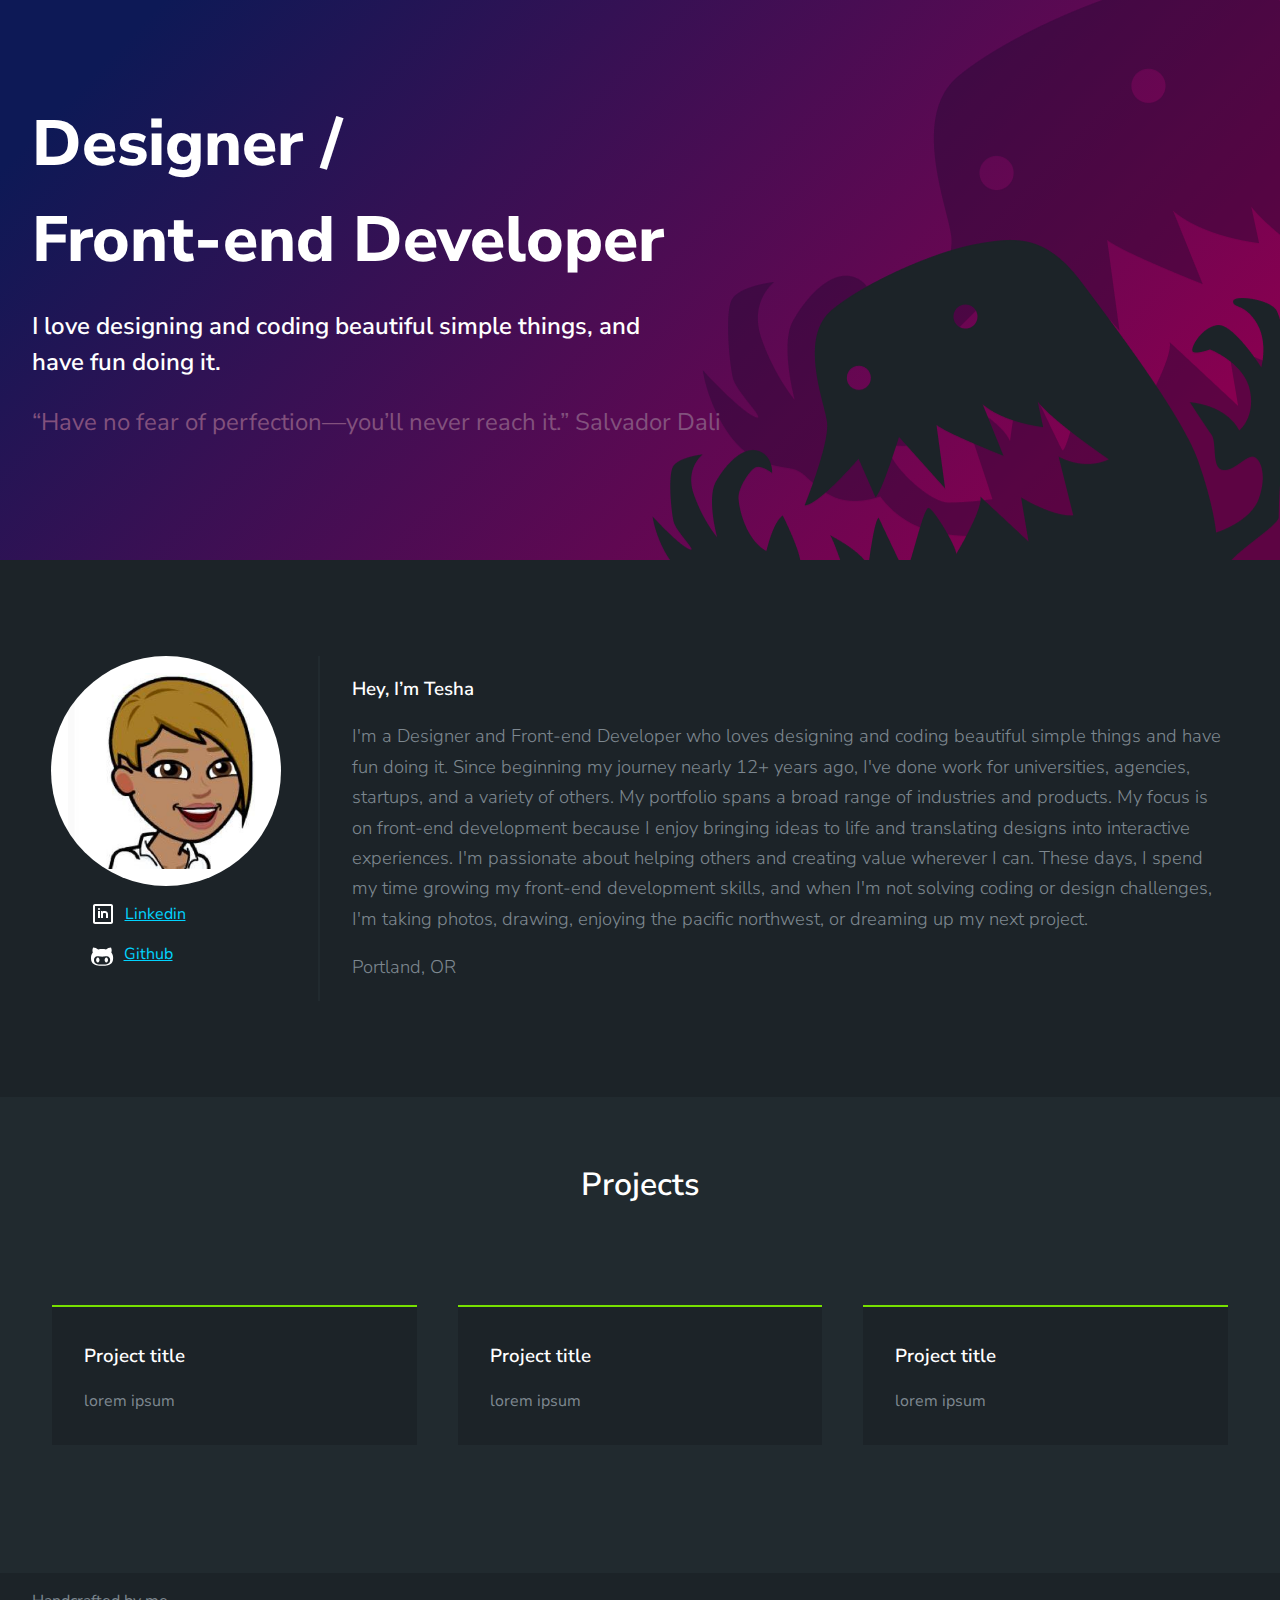
==== index.html @ b5685988 "Uploading portfolio contents" ====
<!DOCTYPE html>
<html lang="en">
<head>
  <meta charset="utf-8">
  <meta name="viewport" content="width=device-width">
  <title>Tesha | Designer and Frontend Developer | Portfolio</title>
  <link href="styles/normalize.css" rel="stylesheet" type="text/css" />
  <link href="styles/style.css" rel="stylesheet" type="text/css" />
  <link rel="preconnect" href="https://fonts.gstatic.com">
  <link href="https://fonts.googleapis.com/css2?family=Nunito+Sans:wght@300;600;800&display=swap" rel="stylesheet">
</head>

<body>
  <section class="main">
    <div class="main-content container pd">
      <h1 class="main-title">Designer / <br>Front-end Developer</h1>
      <h2 class="sub-title">I love designing and coding beautiful simple things, and have fun doing it.</h2>
      <blockquote>“Have no fear of perfection—you’ll never reach it.” Salvador Dali</blockquote>
    </div>
    <div class="main-img">
    </div>
  </section>
    <!-- Section about -->
  <section class="bio">
    <div class="container pd fl">
      <div class="contact-wrap">
        <div class="bio-img">
        </div>
        <div class="bio-contact">
          <ul class="contact-links">
            <li><img src="assets/linkedin-icon.svg" alt="linkedin icon" class="contact-icon"><a href="https://www.linkedin.com/in/tesharichardson/" target="_blank">Linkedin</a></li>
            <li><img src="assets/github-icon.svg" alt="github icon" class="contact-icon"><a href="https://github.com/Tesha-R" target="_blank">Github</a></li>
          </ul>
        </div>
      </div>
      <div class="about-wrap">
        <h3>Hey, I’m Tesha</h3>
        <p>I'm a Designer and Front-end Developer who loves designing and coding beautiful simple things and have fun doing it. Since beginning my journey nearly 12+ years ago, I've done work for universities, agencies, startups, and a variety of others. My portfolio spans a broad range of industries and products. My focus is on front-end development because I enjoy bringing ideas to life and translating designs into interactive experiences. I'm passionate about helping others and creating value wherever I can. These days, I spend my time growing my front-end development skills, and when I'm not solving coding or design challenges, I'm taking photos, drawing, enjoying the pacific northwest, or dreaming up my next project.</p>
        <p>Portland, OR</p>
      </div>
    </div>
  </section>
    <!-- Section - projects -->
  <section class="projects">
    <h3 class="section-title">Projects</h3>
    <div class="container pd fl">
      <div class="project">
        <h3 class="project-title">Project title</h3>
        <p class="project-desc">lorem ipsum</p>
      </div>
      <div class="project">
        <h3 class="project-title">Project title</h3>
        <p class="project-desc">lorem ipsum</p>
      </div>
      <div class="project">
        <h3 class="project-title">Project title</h3>
        <p class="project-desc">lorem ipsum</p>
      </div>
    </div>
  </section>
  <!-- Section - footer -->
  <footer>
    <div class="container"><p>Handcrafted by me</p></div>
  </footer>
</body>

</html>
---- styles/style.css ----
html {
  font-size: 16px;
}

body {
  font-family: "Nunito Sans", sans-serif;
  font-size: 1rem;
  font-weight: 400;
  line-height: 1.5;
  color: #7e8890;
  background-color: #1c2328;
}
div {
  box-sizing: border-box;
}

h1,
h2,
h3 {
  color: #fff;
  font-weight: 600;
}
.container {
  max-width: 1280px;
  margin: 0 auto;
}

.container.pd {
  padding: 6em 2em;
}

.fl {
  display: flex;
  justify-content: space-around;
}
.section-title {
  text-align: center;
  font-size: 2em;
  margin: 0;
  padding: 2em 1em 0;
}

/* Section - main */

.main {
  background: linear-gradient(
    134deg,
    rgba(13, 25, 86, 1) 9%,
    rgba(135, 0, 80, 1) 88%
  );
  position: relative;
}

.main blockquote {
  margin-left: 0;
  color: #82517d;
  font-size: 1.5rem;
}

.main-title {
  font-size: 4rem;
  margin: 0 0 0.25em;
  font-weight: 800;
}

.sub-title {
  font-weight: 600;
  width: 50%;
}

.main-content {
  position: relative;
  z-index: 10;
}

.main-img {
  width: 100%;
  overflow: hidden;
  position: absolute;
  right: 0;
  bottom: 0;
  top: 0;
  background-image: url("../assets/monster.png");
  background-repeat: no-repeat;
  background-position: right top;
}

/* Section - About me  */

.contact-links ul {
  margin: 0;
  padding: 0;
}

.contact-links li {
  list-style: none;
  margin: 1em 0;
}

.contact-links a {
  color: #01d3fe;
}
.contact-icon {
  display: inline-block;
  vertical-align: bottom;
  margin-right: 10px;
}

.about-wrap {
  width: 75%;
  padding-left: 2em;
  border-left: 2px solid #212a2f;
}

.about-wrap p {
  font-weight: 300;
  font-size: 1.15em;
  line-height: 1.65em;
}

.bio-img {
  width: 230px;
  height: 230px;
  border-radius: 100%;
  background-image: url("../assets/profile.jpeg");
  background-size: 85%;
  background-position: center;
  background-repeat: no-repeat;
  background-color: #fff;
}

/* Section - projects  */

.projects {
  background: #212a2f;
}

.project {
  width: 30%;
  padding: 1em 2em;
  margin-bottom: 2em;

  background-color: #1c2328;
  border-top: 2px solid #77e000;
}

/* Section - footer  */
footer p {
  margin-left: 2em;
}

/* Media queries  */

@media only screen and (max-width: 768px) {
  .fl {
    flex-direction: column;
  }
  .project {
    width: 100%;
  }
  .about-wrap,
  .sub-title {
    width: 100%;
    border-left: none;
  }
}

@media only screen and (max-width: 400px) {
  .main-img {
    background-size: 100%;
    background-position: 0 190%;
  }
}
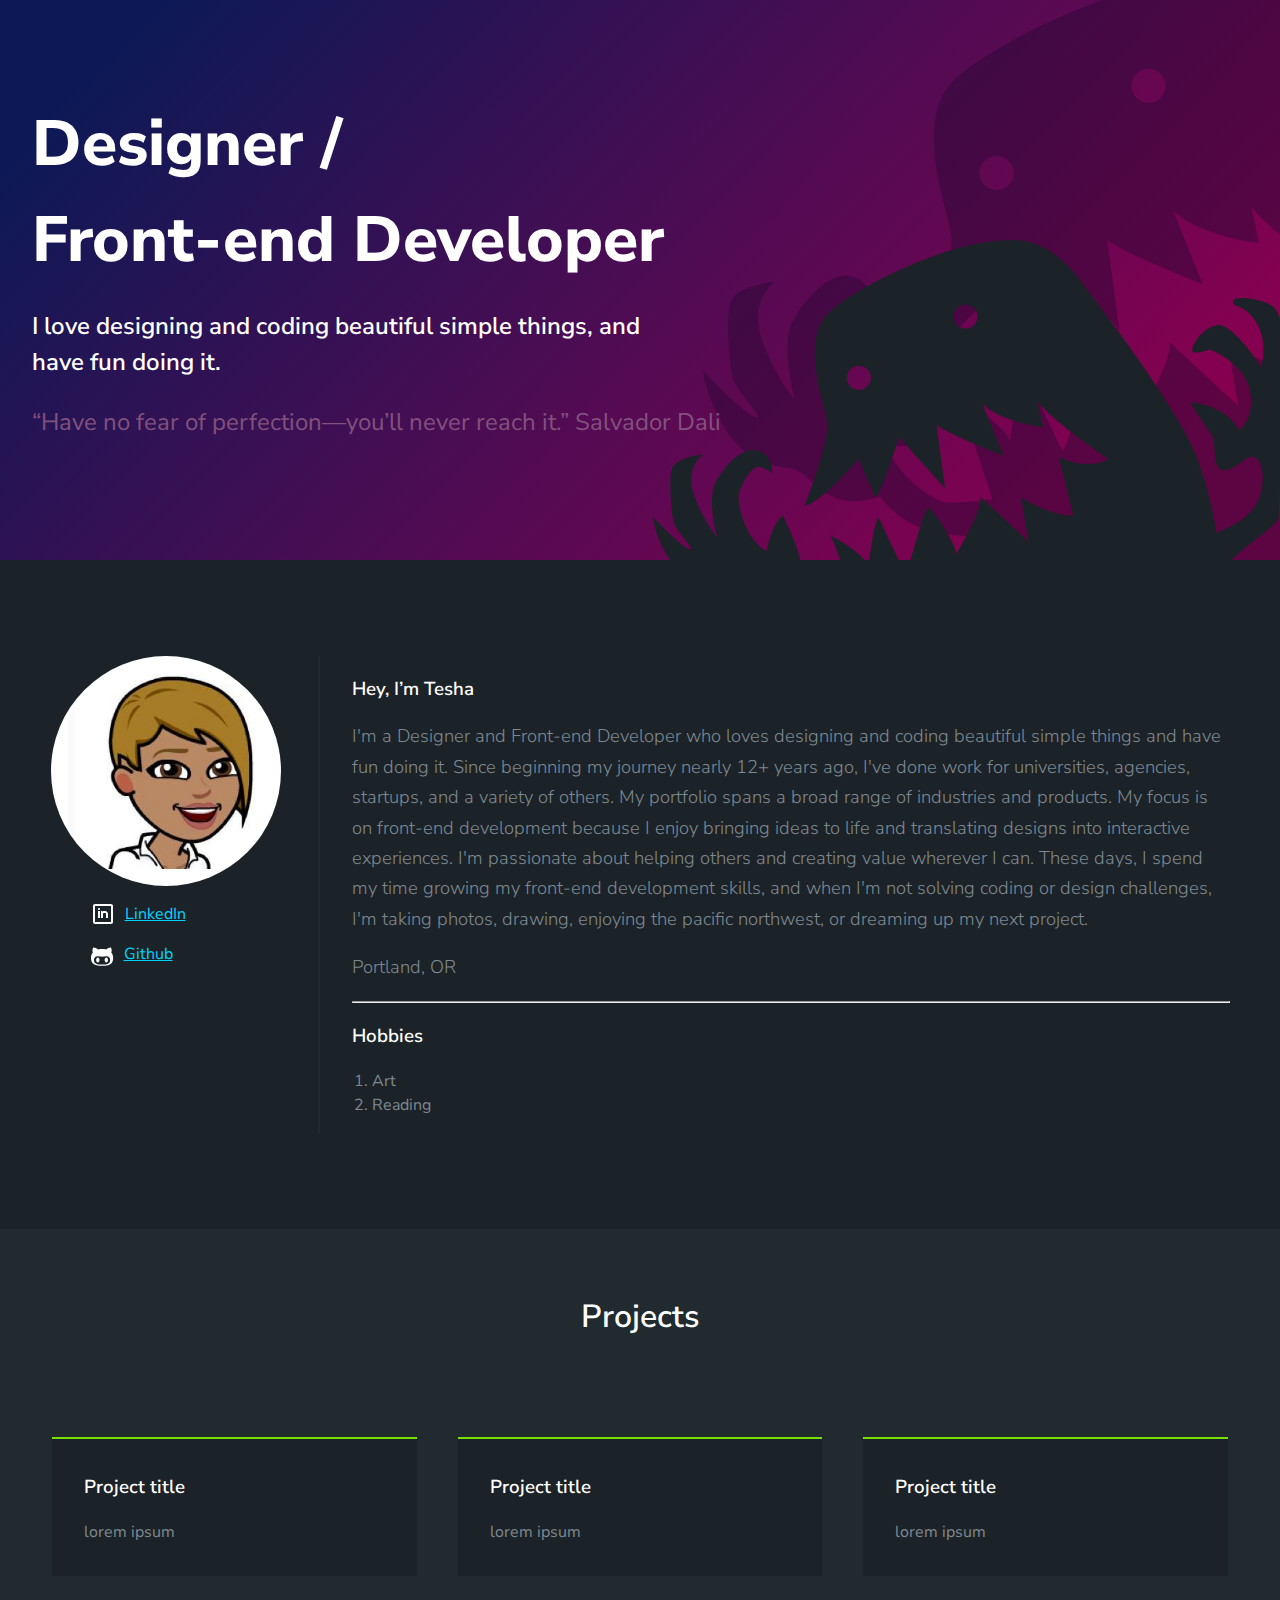
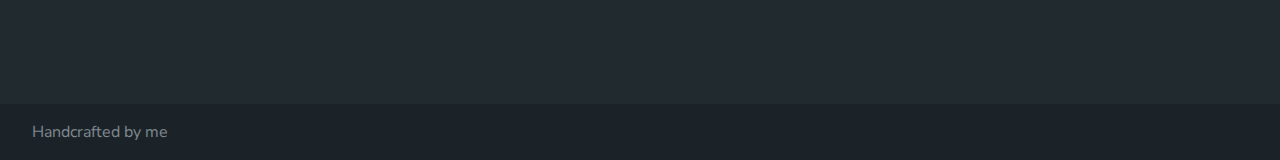
==== commit 2505e80d: "Added temporary hr and ol to fulfill req" ====
--- a/index.html
+++ b/index.html
@@ -28,7 +28,7 @@
         </div>
         <div class="bio-contact">
           <ul class="contact-links">
-            <li><img src="assets/linkedin-icon.svg" alt="linkedin icon" class="contact-icon"><a href="https://www.linkedin.com/in/tesharichardson/" target="_blank">Linkedin</a></li>
+            <li><img src="assets/linkedin-icon.svg" alt="linkedin icon" class="contact-icon"><a href="https://www.linkedin.com/in/tesharichardson/" target="_blank">LinkedIn</a></li>
             <li><img src="assets/github-icon.svg" alt="github icon" class="contact-icon"><a href="https://github.com/Tesha-R" target="_blank">Github</a></li>
           </ul>
         </div>
@@ -37,6 +37,12 @@
         <h3>Hey, I’m Tesha</h3>
         <p>I'm a Designer and Front-end Developer who loves designing and coding beautiful simple things and have fun doing it. Since beginning my journey nearly 12+ years ago, I've done work for universities, agencies, startups, and a variety of others. My portfolio spans a broad range of industries and products. My focus is on front-end development because I enjoy bringing ideas to life and translating designs into interactive experiences. I'm passionate about helping others and creating value wherever I can. These days, I spend my time growing my front-end development skills, and when I'm not solving coding or design challenges, I'm taking photos, drawing, enjoying the pacific northwest, or dreaming up my next project.</p>
         <p>Portland, OR</p>
+        <hr>
+        <h3>Hobbies</h3>
+        <ol class="temp-list">
+          <li>Art</li>
+          <li>Reading</li>
+        </ol>
       </div>
     </div>
   </section>
--- a/styles/style.css
+++ b/styles/style.css
@@ -171,3 +171,10 @@
     background-position: 0 190%;
   }
 }
+
+
+/* delete later */
+
+.temp-list {
+  padding-left: 20px;
+}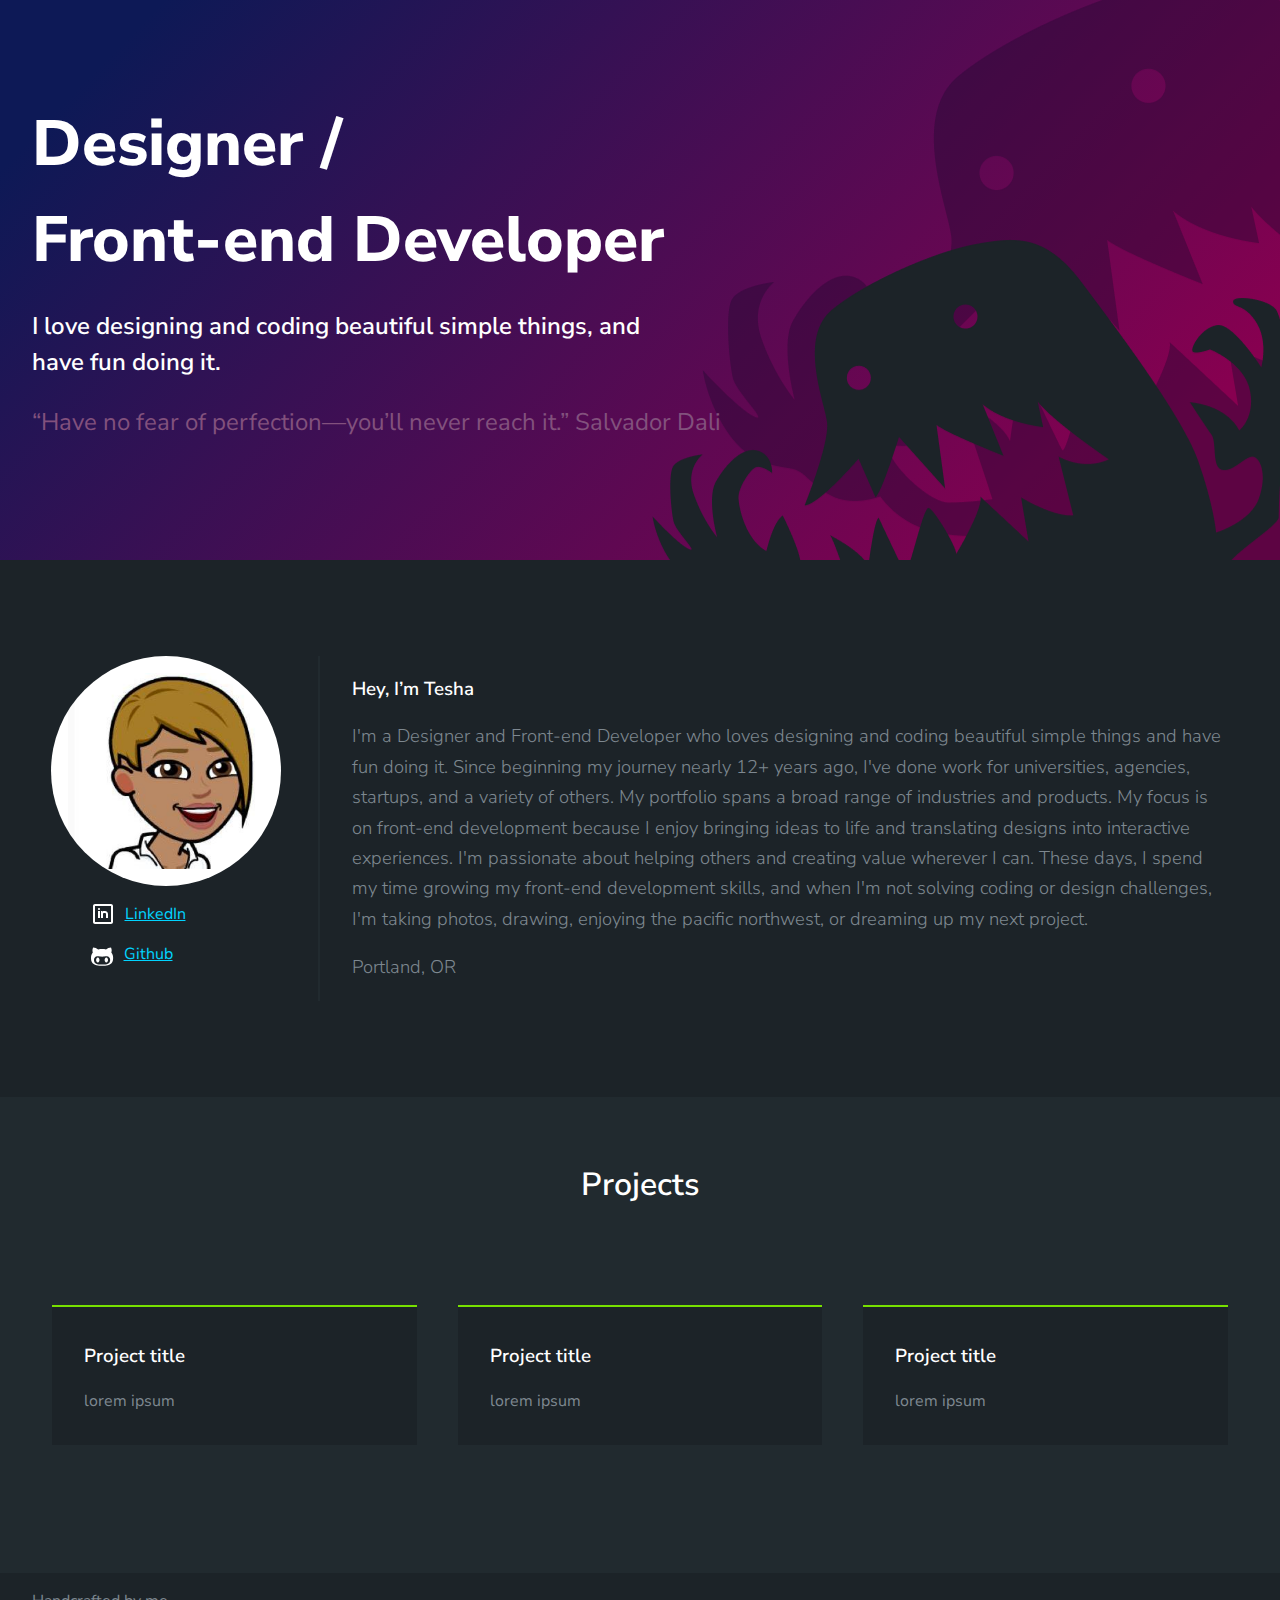
==== commit 270fc1b2: "Added HTML forms practice page and remove mandatory section from website" ====
--- a/index.html
+++ b/index.html
@@ -37,12 +37,6 @@
         <h3>Hey, I’m Tesha</h3>
         <p>I'm a Designer and Front-end Developer who loves designing and coding beautiful simple things and have fun doing it. Since beginning my journey nearly 12+ years ago, I've done work for universities, agencies, startups, and a variety of others. My portfolio spans a broad range of industries and products. My focus is on front-end development because I enjoy bringing ideas to life and translating designs into interactive experiences. I'm passionate about helping others and creating value wherever I can. These days, I spend my time growing my front-end development skills, and when I'm not solving coding or design challenges, I'm taking photos, drawing, enjoying the pacific northwest, or dreaming up my next project.</p>
         <p>Portland, OR</p>
-        <hr>
-        <h3>Hobbies</h3>
-        <ol class="temp-list">
-          <li>Art</li>
-          <li>Reading</li>
-        </ol>
       </div>
     </div>
   </section>
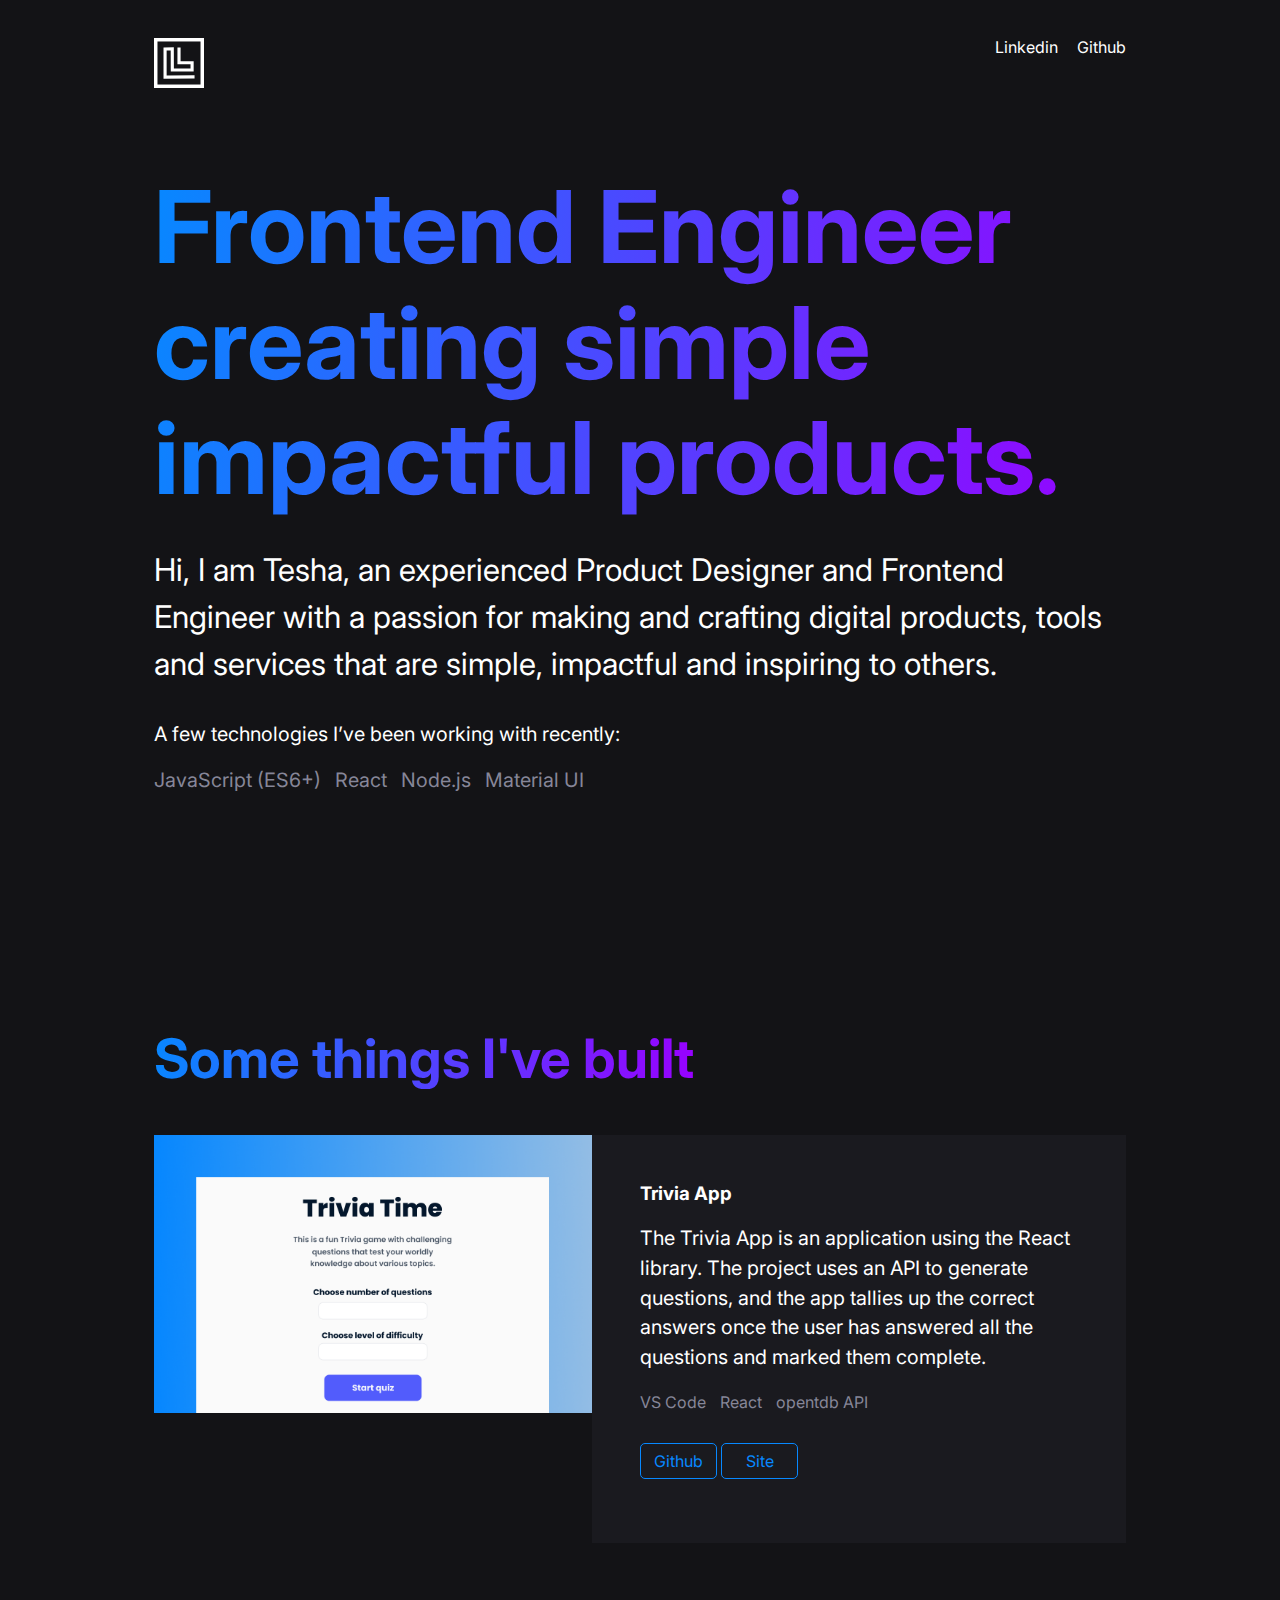
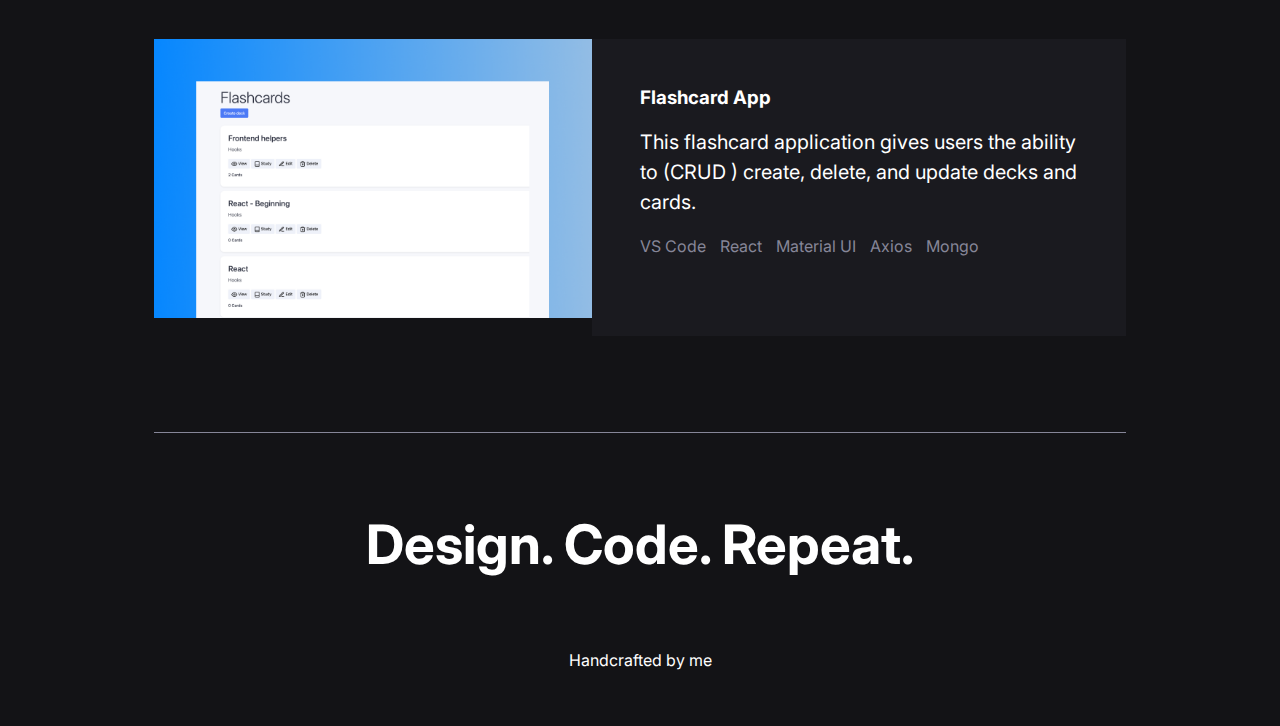
==== commit edb0beeb: "Update visual design and add project to portfolio" ====
--- a/index.html
+++ b/index.html
@@ -1,67 +1,104 @@
 <!DOCTYPE html>
 <html lang="en">
+
 <head>
-  <meta charset="utf-8">
-  <meta name="viewport" content="width=device-width">
-  <title>Tesha | Designer and Frontend Developer | Portfolio</title>
-  <link href="styles/normalize.css" rel="stylesheet" type="text/css" />
-  <link href="styles/style.css" rel="stylesheet" type="text/css" />
-  <link rel="preconnect" href="https://fonts.gstatic.com">
-  <link href="https://fonts.googleapis.com/css2?family=Nunito+Sans:wght@300;600;800&display=swap" rel="stylesheet">
+  <meta charset="UTF-8" />
+  <meta name="viewport" content="width=device-width, initial-scale=1.0" />
+  <meta http-equiv="X-UA-Compatible" content="ie=edge" />
+  <title>Tesha Richardson | Designer and Frontend Engineer</title>
+  <link rel="preconnect" href="https://fonts.googleapis.com" />
+  <link rel="preconnect" href="https://fonts.gstatic.com" crossorigin />
+  <link rel="preconnect" href="https://fonts.googleapis.com" />
+  <link rel="preconnect" href="https://fonts.gstatic.com" crossorigin />
+  <link href="https://fonts.googleapis.com/css2?family=Inter:wght@300;700&display=swap" rel="stylesheet" />
+  <link rel="stylesheet" href="styles/normalize.css" />
+  <link rel="stylesheet" href="styles/index.css" />
 </head>
 
 <body>
-  <section class="main">
-    <div class="main-content container pd">
-      <h1 class="main-title">Designer / <br>Front-end Developer</h1>
-      <h2 class="sub-title">I love designing and coding beautiful simple things, and have fun doing it.</h2>
-      <blockquote>“Have no fear of perfection—you’ll never reach it.” Salvador Dali</blockquote>
-    </div>
-    <div class="main-img">
-    </div>
-  </section>
-    <!-- Section about -->
-  <section class="bio">
-    <div class="container pd fl">
-      <div class="contact-wrap">
-        <div class="bio-img">
+  <div class="main-el">
+    <header class="header-el">
+      <div><img src="assets/logo.svg" alt="logo" class="logo" /></div>
+      <div>
+        <a href="https://www.linkedin.com/in/tesharichardson/" target="_blank" class="link">Linkedin</a>
+        <a href="https://github.com/Tesha-R" target="_blank" class="link">Github</a>
+      </div>
+    </header>
+    <section class="hero-el">
+      <div>
+        <h1 class="title-xl title-clr">
+          Frontend Engineer creating simple impactful products.
+        </h1>
+        <p class="para-lg">
+          Hi, I am Tesha, an experienced Product Designer and Frontend
+          Engineer with a passion for making and crafting digital products,
+          tools and services that are simple, impactful and inspiring to
+          others.
+        </p>
+        <p class="para-sm">
+          A few technologies I’ve been working with recently:
+        </p>
+        <ul class="tech-el">
+          <li class="tech-item">JavaScript (ES6+)</li>
+          <li class="tech-item">React</li>
+          <li class="tech-item">Node.js</li>
+          <li class="tech-item">Material UI</li>
+        </ul>
+      </div>
+    </section>
+
+    <section class="projects-el">
+      <h2 class="title-lg title-clr">Some things I've built</h2>
+
+      <div class="flex proj-row">
+        <div class="fl-1">
+          <img src="assets/temp.png" class="img-100" alt="quiz thumbnail" />
         </div>
-        <div class="bio-contact">
-          <ul class="contact-links">
-            <li><img src="assets/linkedin-icon.svg" alt="linkedin icon" class="contact-icon"><a href="https://www.linkedin.com/in/tesharichardson/" target="_blank">LinkedIn</a></li>
-            <li><img src="assets/github-icon.svg" alt="github icon" class="contact-icon"><a href="https://github.com/Tesha-R" target="_blank">Github</a></li>
+        <div class="fl-1 content-el">
+          <h3>Trivia App</h3>
+          <p class="para-sm">
+            The Trivia App is an application using the React library. The
+            project uses an API to generate questions, and the app tallies up
+            the correct answers once the user has answered all the questions
+            and marked them complete.
+          </p>
+          <ul class="tech-el">
+            <li class="tech-item">VS Code</li>
+            <li class="tech-item">React</li>
+            <li class="tech-item">opentdb API</li>
+          </ul>
+          <p>
+            <a href="https://github.com/Tesha-R/trivia-app" target="_blank" class="btn">Github</a>
+            <a href="https://trivia-app-flame.vercel.app/" target="_blank" class="btn">Site</a>
+          </p>
+        </div>
+      </div>
+      <div class="flex proj-row">
+        <div class="fl-1">
+          <img src="assets/temp2.png" class="img-100" alt="quiz thumbnail" />
+        </div>
+        <div class="fl-1 content-el">
+          <h3>Flashcard App</h3>
+          <p class="para-sm">
+            This flashcard application gives users the ability to (CRUD )
+            create, delete, and update decks and cards.
+          </p>
+          <ul class="tech-el">
+            <li class="tech-item">VS Code</li>
+            <li class="tech-item">React</li>
+            <li class="tech-item">Material UI</li>
+            <li class="tech-item">Axios</li>
+            <li class="tech-item">Mongo</li>
           </ul>
         </div>
       </div>
-      <div class="about-wrap">
-        <h3>Hey, I’m Tesha</h3>
-        <p>I'm a Designer and Front-end Developer who loves designing and coding beautiful simple things and have fun doing it. Since beginning my journey nearly 12+ years ago, I've done work for universities, agencies, startups, and a variety of others. My portfolio spans a broad range of industries and products. My focus is on front-end development because I enjoy bringing ideas to life and translating designs into interactive experiences. I'm passionate about helping others and creating value wherever I can. These days, I spend my time growing my front-end development skills, and when I'm not solving coding or design challenges, I'm taking photos, drawing, enjoying the pacific northwest, or dreaming up my next project.</p>
-        <p>Portland, OR</p>
-      </div>
-    </div>
-  </section>
-    <!-- Section - projects -->
-  <section class="projects">
-    <h3 class="section-title">Projects</h3>
-    <div class="container pd fl">
-      <div class="project">
-        <h3 class="project-title">Project title</h3>
-        <p class="project-desc">lorem ipsum</p>
-      </div>
-      <div class="project">
-        <h3 class="project-title">Project title</h3>
-        <p class="project-desc">lorem ipsum</p>
-      </div>
-      <div class="project">
-        <h3 class="project-title">Project title</h3>
-        <p class="project-desc">lorem ipsum</p>
-      </div>
-    </div>
-  </section>
-  <!-- Section - footer -->
-  <footer>
-    <div class="container"><p>Handcrafted by me</p></div>
-  </footer>
+    </section>
+    <hr />
+    <footer>
+      <h4 class="title-lg">Design. Code. Repeat.</h4>
+      <p>Handcrafted by me</p>
+    </footer>
+  </div>
 </body>
 
 </html>--- a/styles/index.css
+++ b/styles/index.css
@@ -0,0 +1,153 @@
+body {
+  background-color: #131316;
+  color: #ffffff;
+  font-family: "Inter", sans-serif;
+}
+
+p {
+  line-height: 1.5;
+}
+
+.title-xl {
+  font-size: calc((6.5 - 1) * 1.2vw + 1rem);
+}
+
+.title-lg {
+  font-size: calc((3.5 - 1) * 1.2vw + 1rem);
+}
+
+a.link {
+  color: #fff;
+  text-decoration: none;
+}
+
+a.link:hover {
+  color: rgb(7, 136, 255);
+}
+
+.para-lg {
+  font-size: calc((2 - 1) * 1.2vw + 1rem);
+}
+
+.para-sm {
+  font-size: calc((1.25 - 1) * 1.2vw + 1rem);
+}
+
+.flex {
+  display: flex;
+}
+
+.fl-1 {
+  flex: 1;
+}
+
+.logo {
+  width: 50px;
+}
+
+.img-100 {
+  max-width: 100%;
+}
+
+hr {
+  margin: 5em 0;
+  background-color: #868698;
+  height: 1px;
+  border: none;
+}
+
+.btn {
+  min-width: 75px;
+  display: inline-block;
+  text-align: center;
+  padding: 5px 0;
+  text-decoration: none;
+  color: rgba(7, 136, 255, 1);
+  border-radius: 5px;
+  border: 1px solid rgba(7, 136, 255, 1);
+  background-color: transparent;
+}
+
+a.btn:hover {
+  color: #ffffff;
+  background-color: rgba(7, 136, 255, 1);
+}
+
+.title-clr {
+  background: linear-gradient(99deg,
+      rgb(7, 136, 255) 0%,
+      rgb(153, 0, 255) 100%);
+  display: inline-block;
+  background-clip: text;
+  -webkit-background-clip: text;
+  -webkit-text-fill-color: transparent;
+}
+
+.main-el {
+  padding-top: 3vw;
+  padding-bottom: 3vw;
+  padding-left: 12vw;
+  padding-right: 12vw;
+}
+
+.header-el {
+  display: flex;
+  justify-content: space-between;
+}
+
+.header-el a {
+  margin-left: 15px;
+}
+
+.hero-el {
+  display: flex;
+  height: 90vh;
+  align-items: center;
+}
+
+.hero-el h1.title-xl {
+  margin: 0;
+}
+
+.hero-el .tech-item {
+  font-size: calc((1.25 - 1) * 1.2vw + 1rem);
+}
+
+.projects-el {
+  margin: 5rem 0;
+}
+
+.proj-row {
+  margin-bottom: 6rem;
+}
+
+.content-el {
+  padding: 3rem;
+  background-color: #1a1a1f;
+}
+
+.content-el h3 {
+  margin-top: 0;
+}
+
+.tech-el {
+  padding: 0;
+  margin: 0 0 2rem;
+}
+
+.tech-item {
+  color: #868698;
+  list-style: none;
+  display: inline-block;
+  margin-right: 10px;
+}
+
+footer {
+  text-align: center;
+}
+
+@media screen and (max-width: 1024px) {
+  .flex {
+    flex-direction: column;
+  }
+}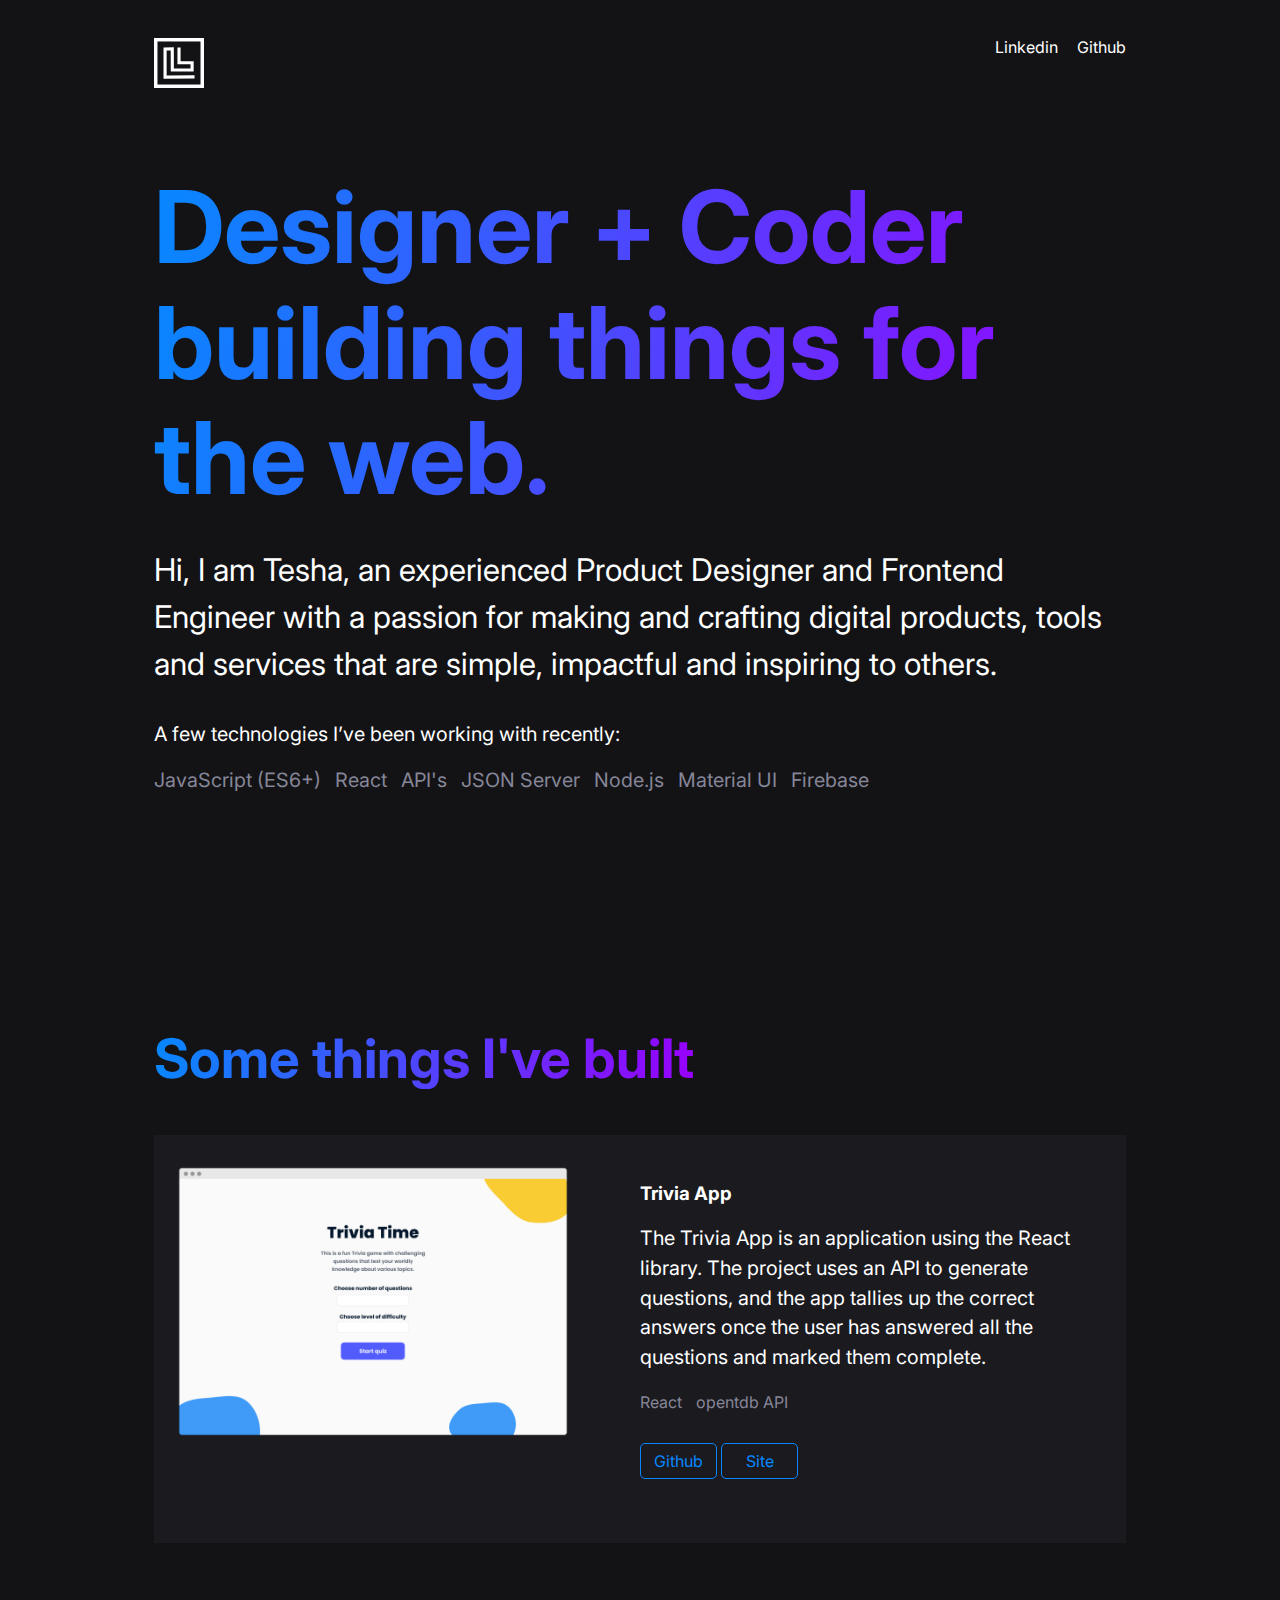
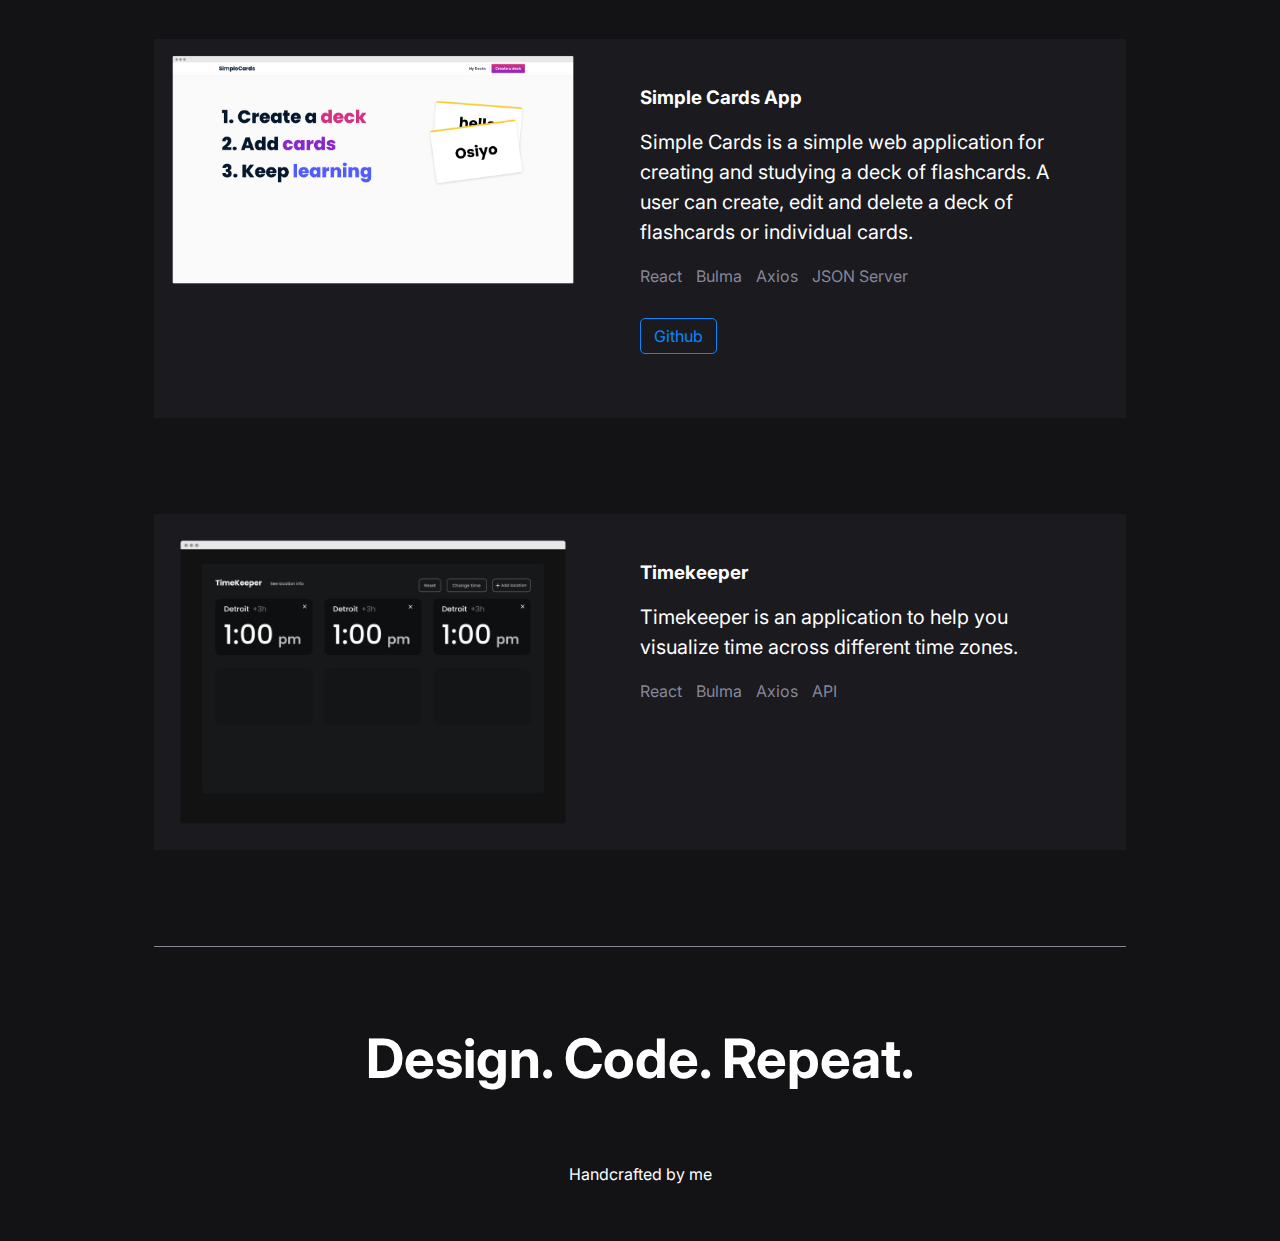
==== commit 9f6daff5: "Updated projects" ====
--- a/index.html
+++ b/index.html
@@ -27,7 +27,7 @@
     <section class="hero-el">
       <div>
         <h1 class="title-xl title-clr">
-          Frontend Engineer creating simple impactful products.
+          Designer + Coder building things for the web.
         </h1>
         <p class="para-lg">
           Hi, I am Tesha, an experienced Product Designer and Frontend
@@ -41,8 +41,11 @@
         <ul class="tech-el">
           <li class="tech-item">JavaScript (ES6+)</li>
           <li class="tech-item">React</li>
+          <li class="tech-item">API's</li>
+          <li class="tech-item">JSON Server</li>
           <li class="tech-item">Node.js</li>
           <li class="tech-item">Material UI</li>
+          <li class="tech-item">Firebase</li>
         </ul>
       </div>
     </section>
@@ -52,7 +55,7 @@
 
       <div class="flex proj-row">
         <div class="fl-1">
-          <img src="assets/temp.png" class="img-100" alt="quiz thumbnail" />
+          <img src="assets/quiz.png" class="img-100" alt="quiz thumbnail" />
         </div>
         <div class="fl-1 content-el">
           <h3>Trivia App</h3>
@@ -63,7 +66,6 @@
             and marked them complete.
           </p>
           <ul class="tech-el">
-            <li class="tech-item">VS Code</li>
             <li class="tech-item">React</li>
             <li class="tech-item">opentdb API</li>
           </ul>
@@ -75,21 +77,41 @@
       </div>
       <div class="flex proj-row">
         <div class="fl-1">
-          <img src="assets/temp2.png" class="img-100" alt="quiz thumbnail" />
+          <img src="assets/simpleCards.png" class="img-100" alt="simpleCards thumbnail" />
         </div>
         <div class="fl-1 content-el">
-          <h3>Flashcard App</h3>
+          <h3>Simple Cards App</h3>
           <p class="para-sm">
-            This flashcard application gives users the ability to (CRUD )
-            create, delete, and update decks and cards.
+            Simple Cards is a simple web application for creating and studying a deck of flashcards. A user can create,
+            edit and delete a deck of flashcards or individual cards.
           </p>
           <ul class="tech-el">
-            <li class="tech-item">VS Code</li>
             <li class="tech-item">React</li>
-            <li class="tech-item">Material UI</li>
+            <li class="tech-item">Bulma</li>
             <li class="tech-item">Axios</li>
-            <li class="tech-item">Mongo</li>
+            <li class="tech-item">JSON Server</li>
           </ul>
+          <p>
+            <a href="https://github.com/Tesha-R/simple-cards" target="_blank" class="btn">Github</a>
+          </p>
+        </div>
+      </div>
+      <div class="flex proj-row">
+        <div class="fl-1">
+          <img src="assets/timekeeper.png" class="img-100" alt="simpleCards thumbnail" />
+        </div>
+        <div class="fl-1 content-el">
+          <h3>Timekeeper</h3>
+          <p class="para-sm">
+            Timekeeper is an application to help you visualize time across different time zones.
+          </p>
+          <ul class="tech-el">
+            <li class="tech-item">React</li>
+            <li class="tech-item">Bulma</li>
+            <li class="tech-item">Axios</li>
+            <li class="tech-item">API</li>
+          </ul>
+
         </div>
       </div>
     </section>
--- a/styles/index.css
+++ b/styles/index.css
@@ -119,11 +119,11 @@
 
 .proj-row {
   margin-bottom: 6rem;
+  background-color: #1a1a1f;
 }
 
 .content-el {
   padding: 3rem;
-  background-color: #1a1a1f;
 }
 
 .content-el h3 {
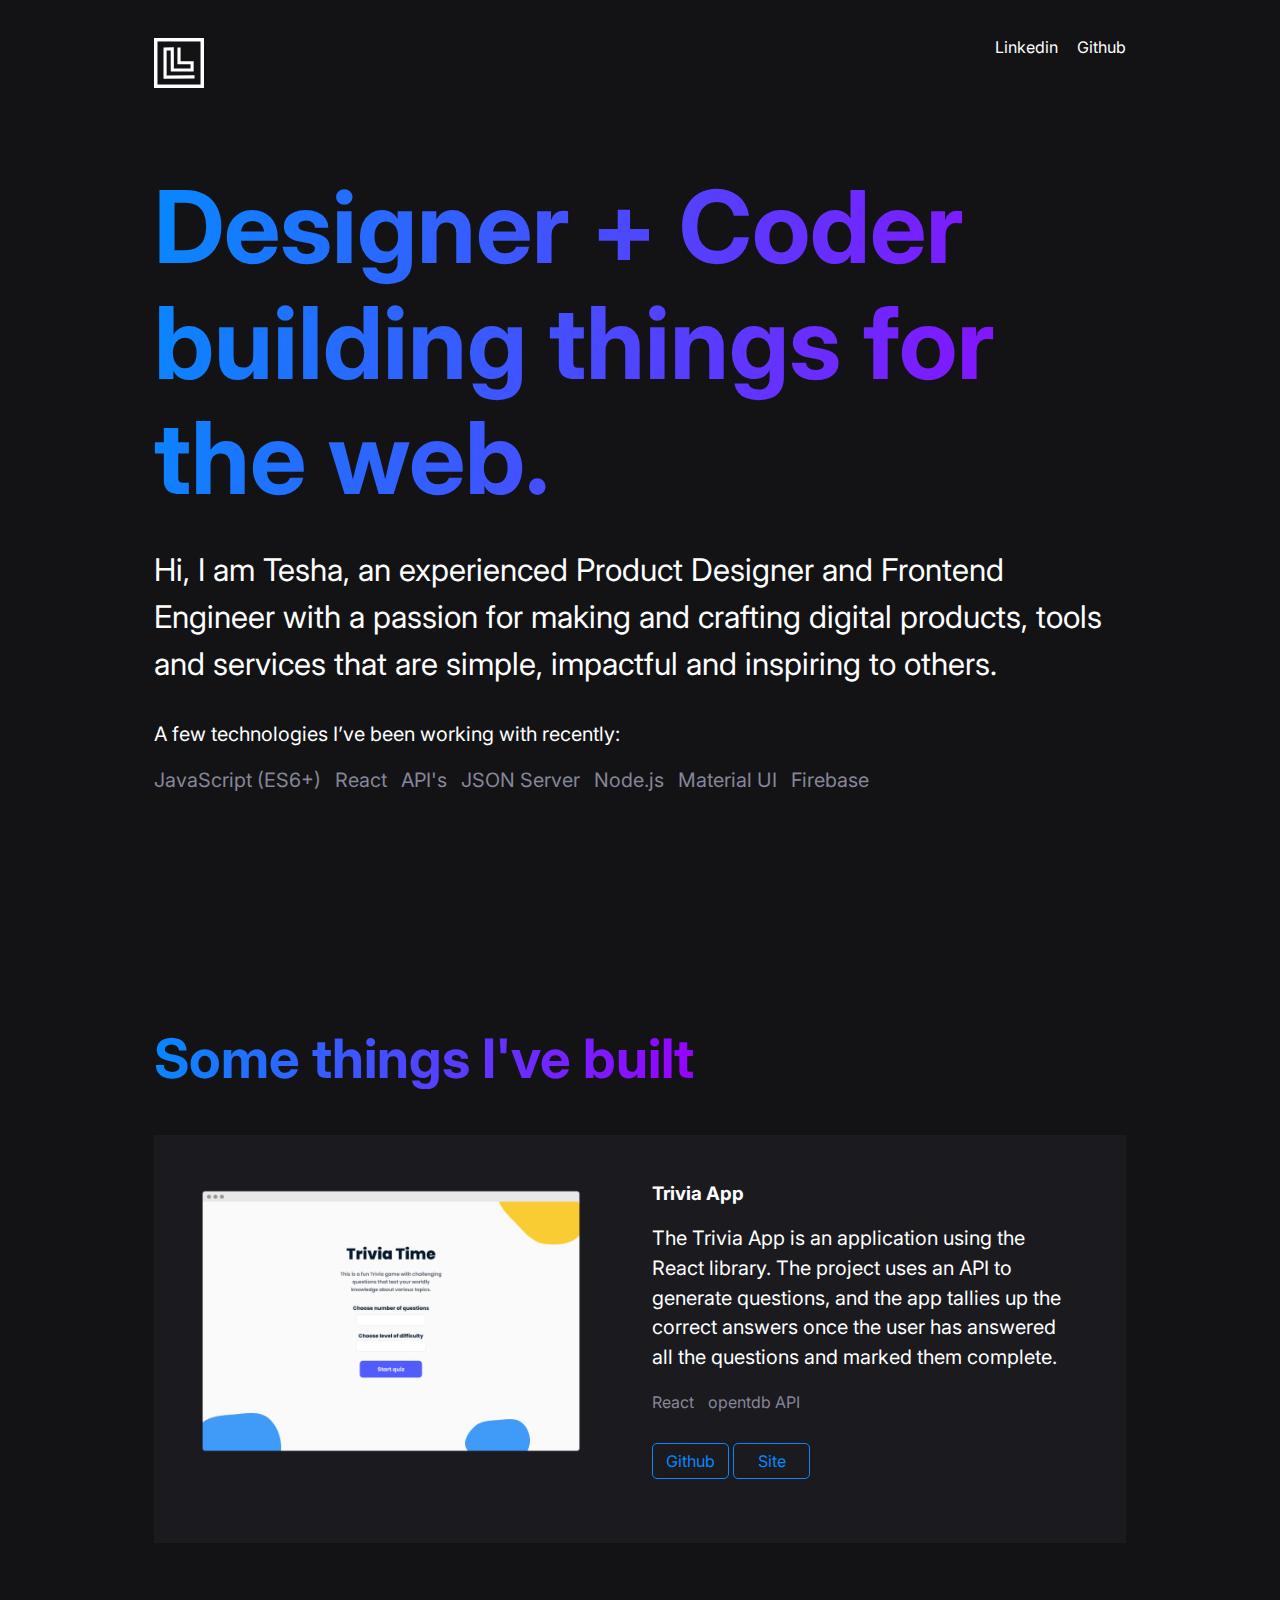
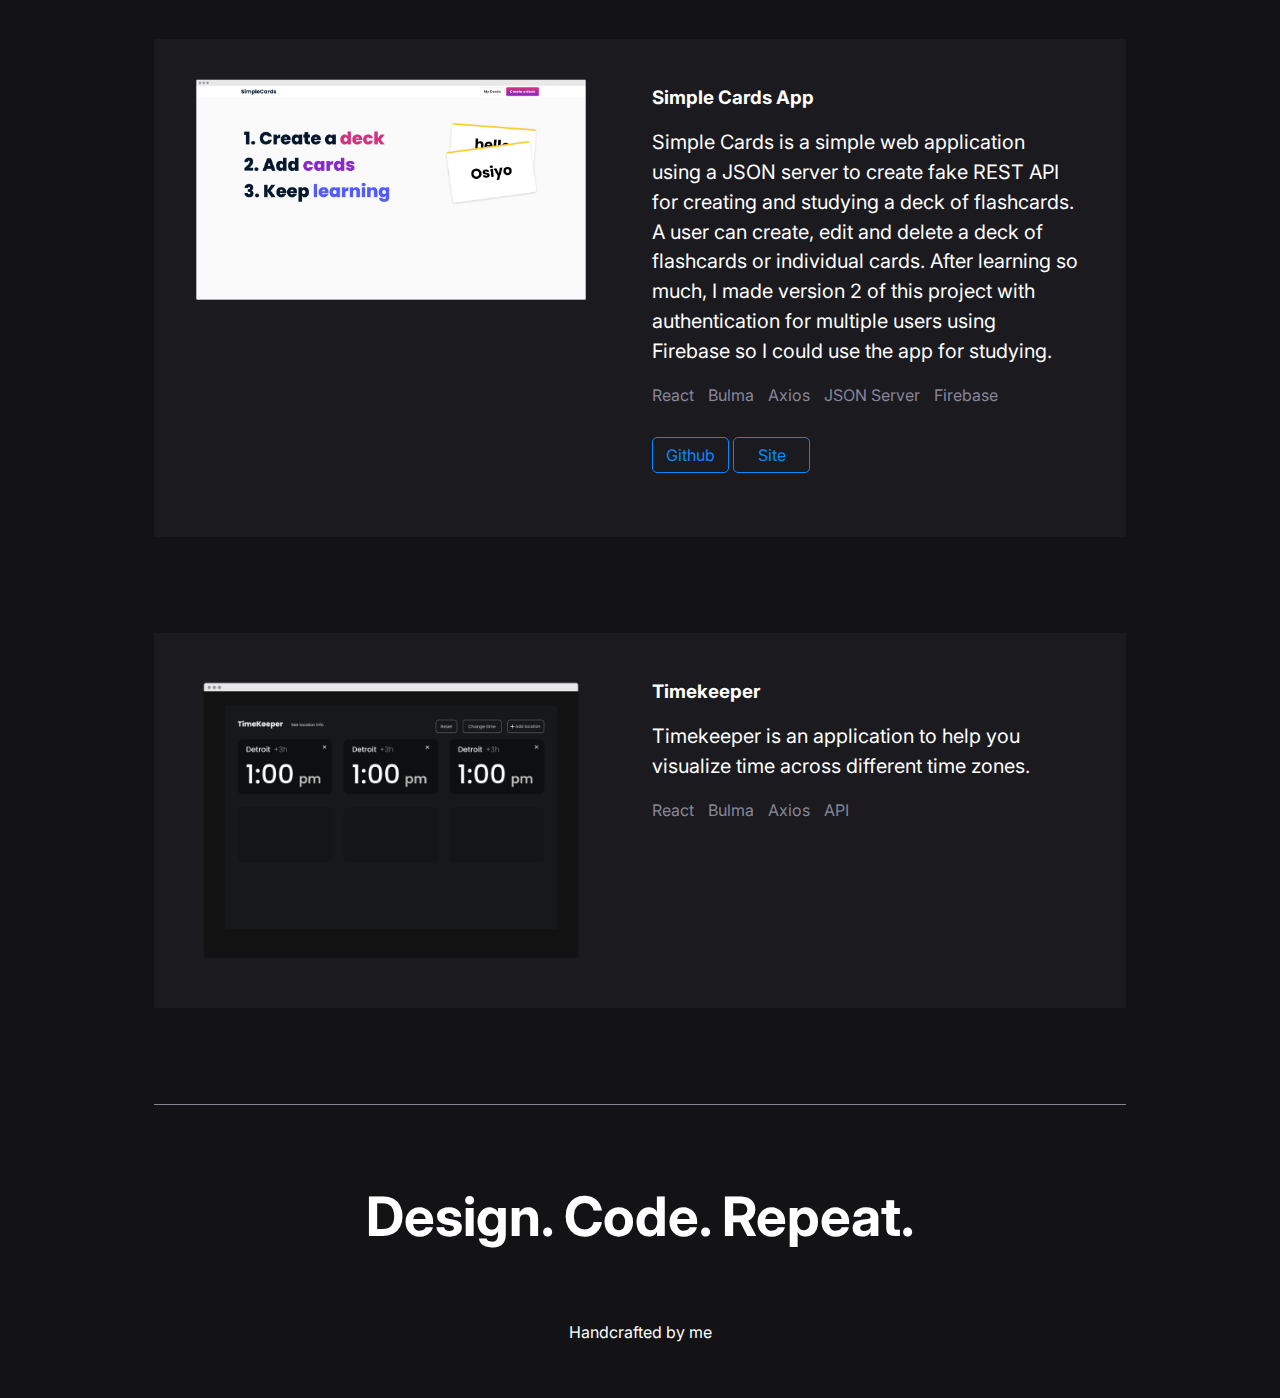
==== commit b9327a0c: "Update simplecards project and description" ====
--- a/index.html
+++ b/index.html
@@ -54,7 +54,7 @@
       <h2 class="title-lg title-clr">Some things I've built</h2>
 
       <div class="flex proj-row">
-        <div class="fl-1">
+        <div class="fl-1 content-img-el">
           <img src="assets/quiz.png" class="img-100" alt="quiz thumbnail" />
         </div>
         <div class="fl-1 content-el">
@@ -76,28 +76,32 @@
         </div>
       </div>
       <div class="flex proj-row">
-        <div class="fl-1">
+        <div class="fl-1 content-img-el">
           <img src="assets/simpleCards.png" class="img-100" alt="simpleCards thumbnail" />
         </div>
         <div class="fl-1 content-el">
           <h3>Simple Cards App</h3>
           <p class="para-sm">
-            Simple Cards is a simple web application for creating and studying a deck of flashcards. A user can create,
-            edit and delete a deck of flashcards or individual cards.
+            Simple Cards is a simple web application using a JSON server to create fake REST API for creating and
+            studying a deck of flashcards. A user can create, edit and delete a deck of flashcards or individual cards.
+            After learning so much, I made version 2 of this project with authentication for multiple users using
+            Firebase so I could use the app for studying.
           </p>
           <ul class="tech-el">
             <li class="tech-item">React</li>
             <li class="tech-item">Bulma</li>
             <li class="tech-item">Axios</li>
             <li class="tech-item">JSON Server</li>
+            <li class="tech-item">Firebase</li>
           </ul>
           <p>
             <a href="https://github.com/Tesha-R/simple-cards" target="_blank" class="btn">Github</a>
+            <a href="https://simple-cards-smoky.vercel.app/" target="_blank" class="btn">Site</a>
           </p>
         </div>
       </div>
       <div class="flex proj-row">
-        <div class="fl-1">
+        <div class="fl-1 content-img-el">
           <img src="assets/timekeeper.png" class="img-100" alt="simpleCards thumbnail" />
         </div>
         <div class="fl-1 content-el">
--- a/styles/index.css
+++ b/styles/index.css
@@ -126,6 +126,10 @@
   padding: 3rem;
 }
 
+.content-img-el {
+  padding: 1.5rem 0 1.5rem 1.5rem;
+}
+
 .content-el h3 {
   margin-top: 0;
 }
@@ -150,4 +154,9 @@
   .flex {
     flex-direction: column;
   }
+
+  .content-img-el {
+    padding: 1rem;
+  }
+
 }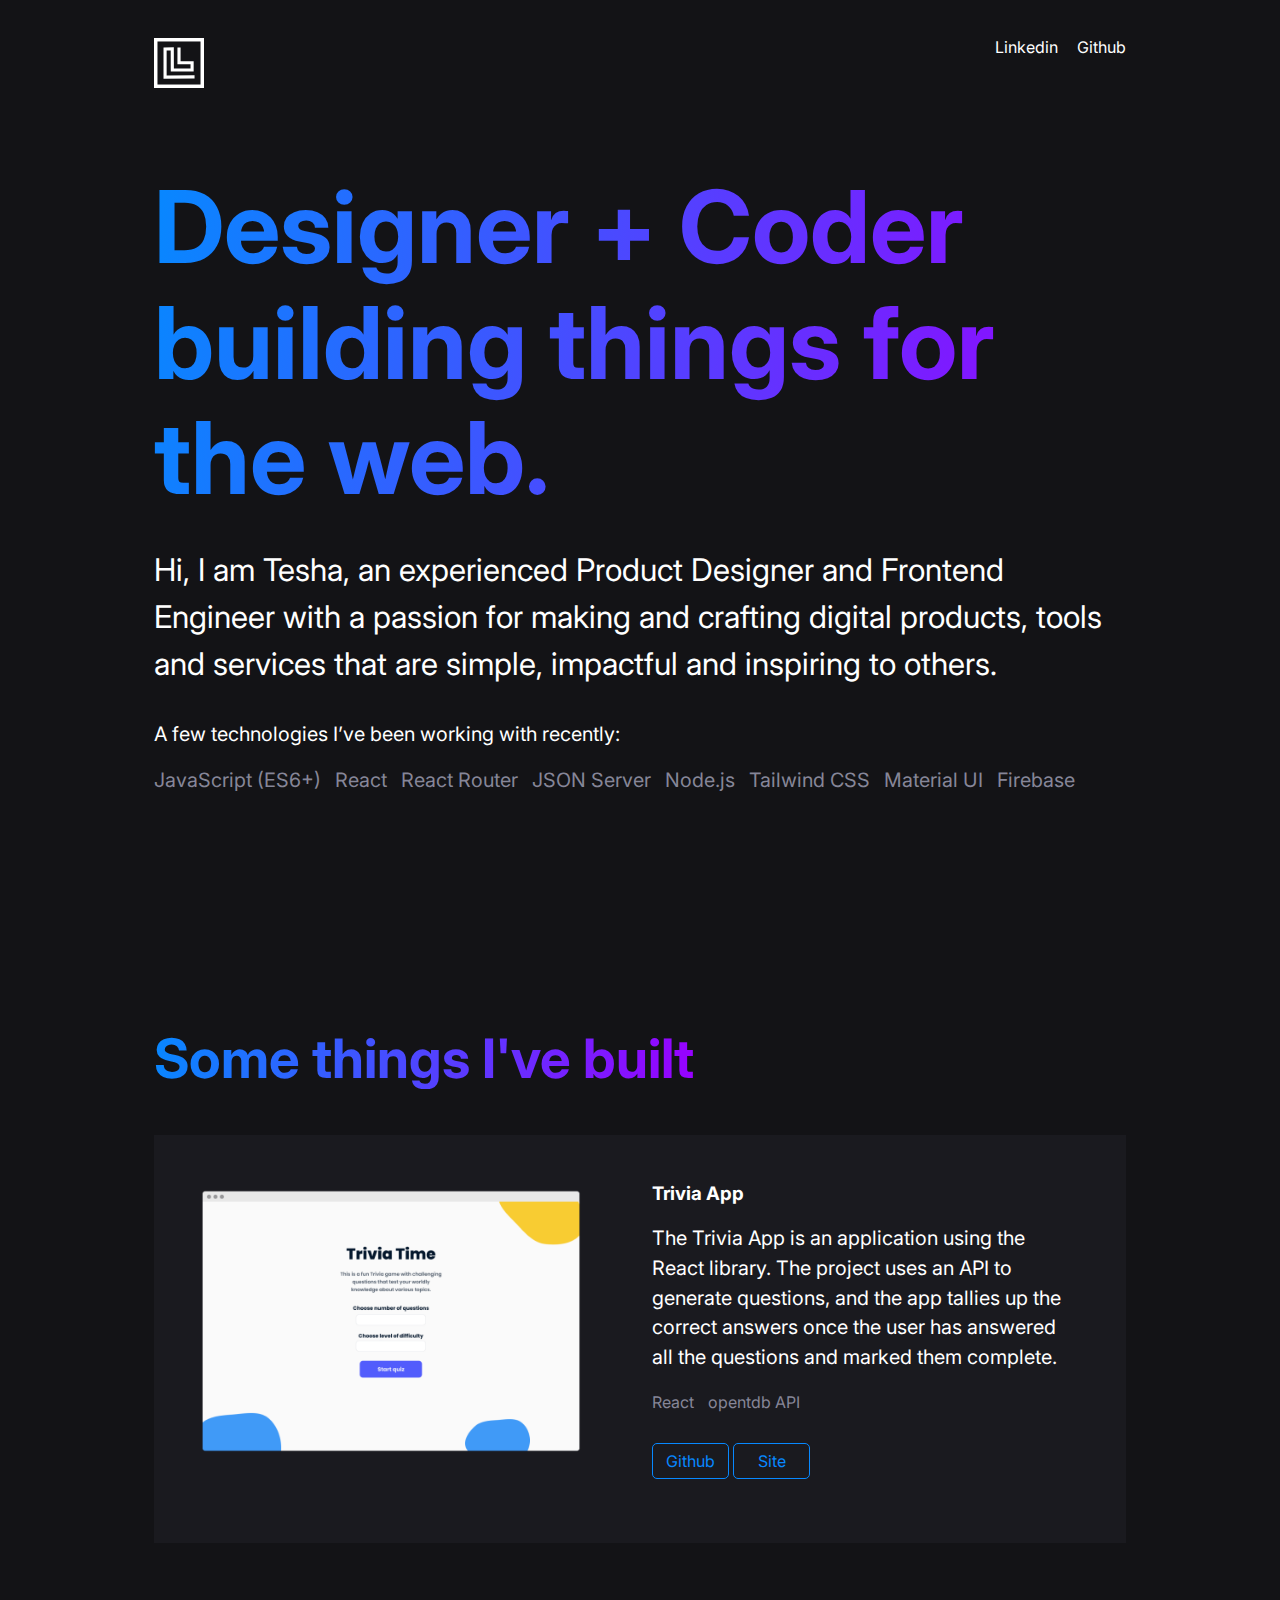
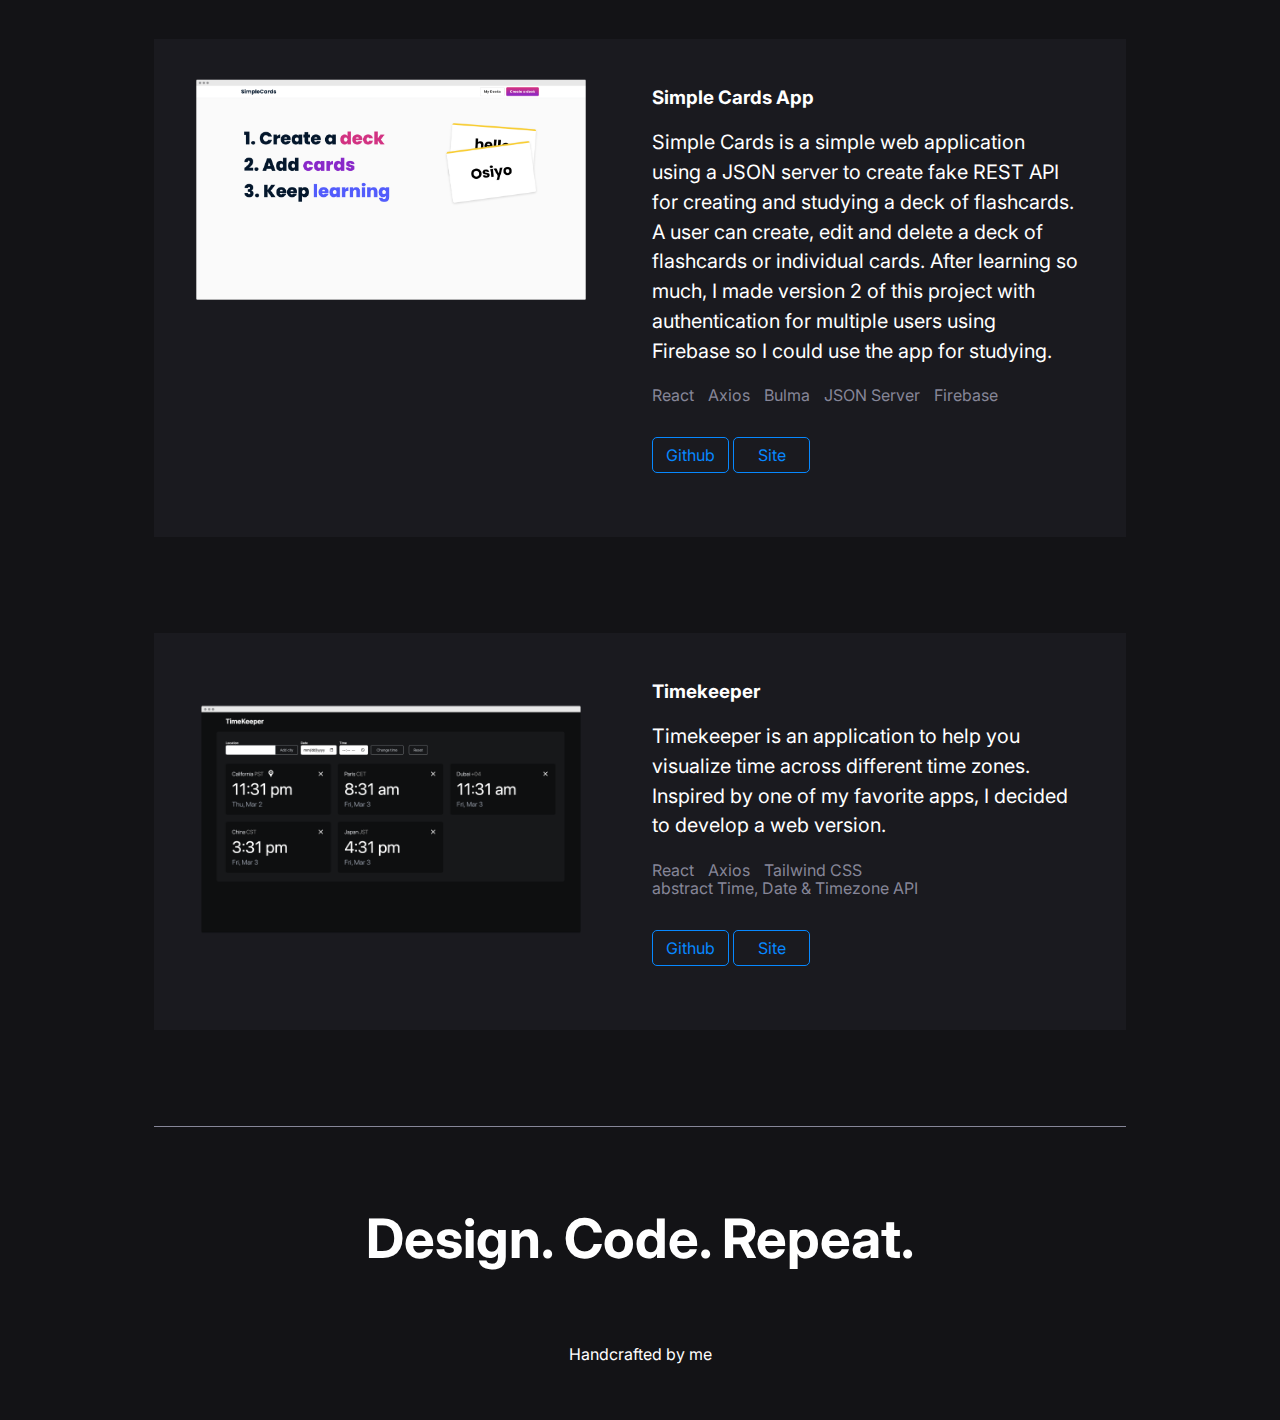
==== commit 53c77891: "Updated timekeeper project and skills" ====
--- a/index.html
+++ b/index.html
@@ -41,9 +41,10 @@
         <ul class="tech-el">
           <li class="tech-item">JavaScript (ES6+)</li>
           <li class="tech-item">React</li>
-          <li class="tech-item">API's</li>
+          <li class="tech-item">React Router</li>
           <li class="tech-item">JSON Server</li>
           <li class="tech-item">Node.js</li>
+          <li class="tech-item">Tailwind CSS</li>
           <li class="tech-item">Material UI</li>
           <li class="tech-item">Firebase</li>
         </ul>
@@ -89,8 +90,8 @@
           </p>
           <ul class="tech-el">
             <li class="tech-item">React</li>
+            <li class="tech-item">Axios</li>
             <li class="tech-item">Bulma</li>
-            <li class="tech-item">Axios</li>
             <li class="tech-item">JSON Server</li>
             <li class="tech-item">Firebase</li>
           </ul>
@@ -107,15 +108,19 @@
         <div class="fl-1 content-el">
           <h3>Timekeeper</h3>
           <p class="para-sm">
-            Timekeeper is an application to help you visualize time across different time zones.
+            Timekeeper is an application to help you visualize time across different time zones. Inspired by one of my
+            favorite apps, I decided to develop a web version.
           </p>
           <ul class="tech-el">
             <li class="tech-item">React</li>
-            <li class="tech-item">Bulma</li>
             <li class="tech-item">Axios</li>
-            <li class="tech-item">API</li>
+            <li class="tech-item">Tailwind CSS</li>
+            <li class="tech-item">abstract Time, Date & Timezone API</li>
           </ul>
-
+          <p>
+            <a href="https://github.com/Tesha-R/timekeeper" target="_blank" class="btn">Github</a>
+            <a href="https://timekeeper-pied.vercel.app/" target="_blank" class="btn">Site</a>
+          </p>
         </div>
       </div>
     </section>
